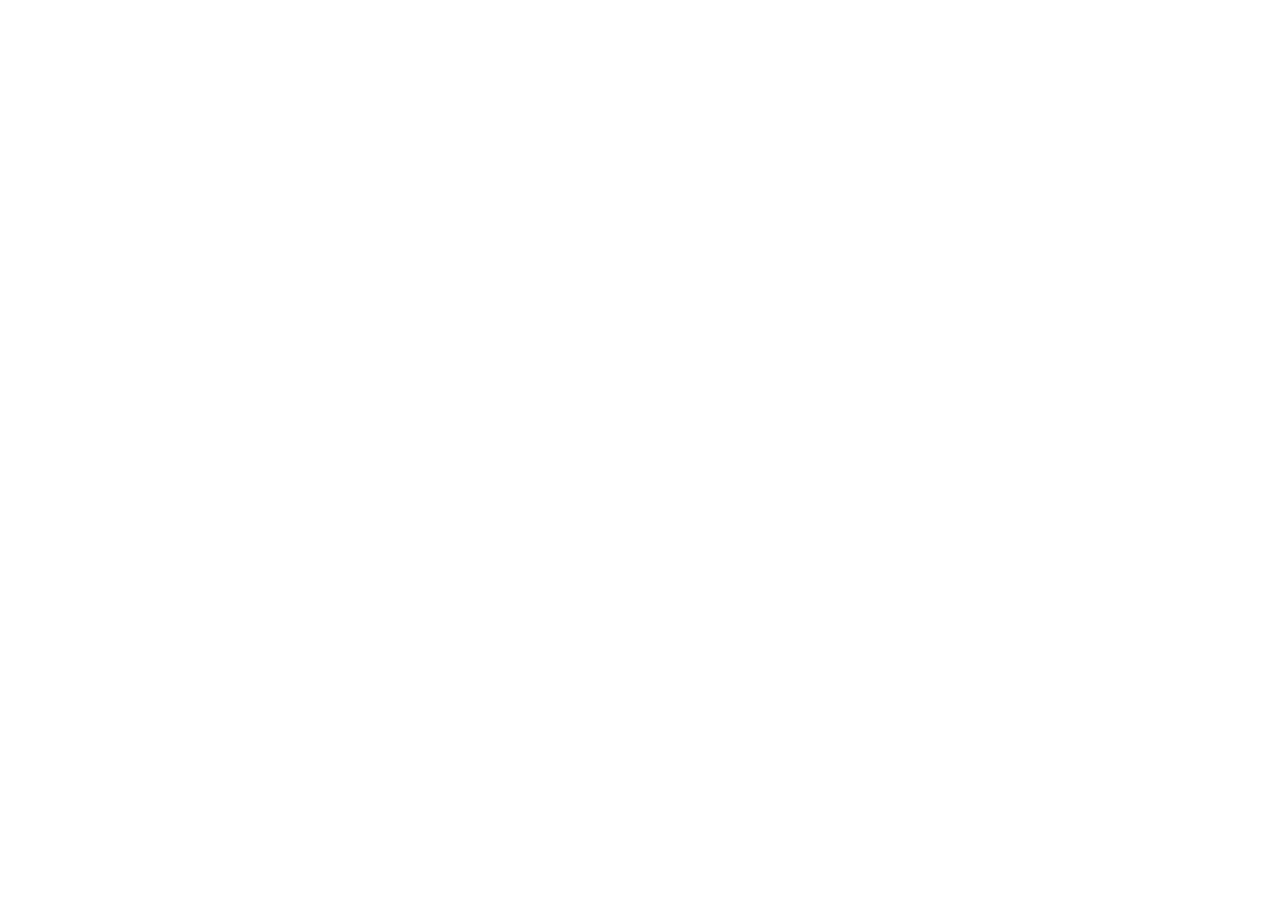
==== login.html @ 11cf2116 "Se crea crea página web index y registro con estilos" ====
<!DOCTYPE html>
<html lang="es">

<head>
    <meta charset="UTF-8">
    <meta name="viewport" content="width=device-width, initial-scale=1.0">
    <title>Iniciar sesión</title>
    <!-- Bootstrap -->
    <link href="https://cdn.jsdelivr.net/npm/bootstrap@5.3.8/dist/css/bootstrap.min.css" rel="stylesheet">
    <!-- CSS personalizado -->
    <link rel="stylesheet" href="login.css">
</head>

<body>

</body>

</html>
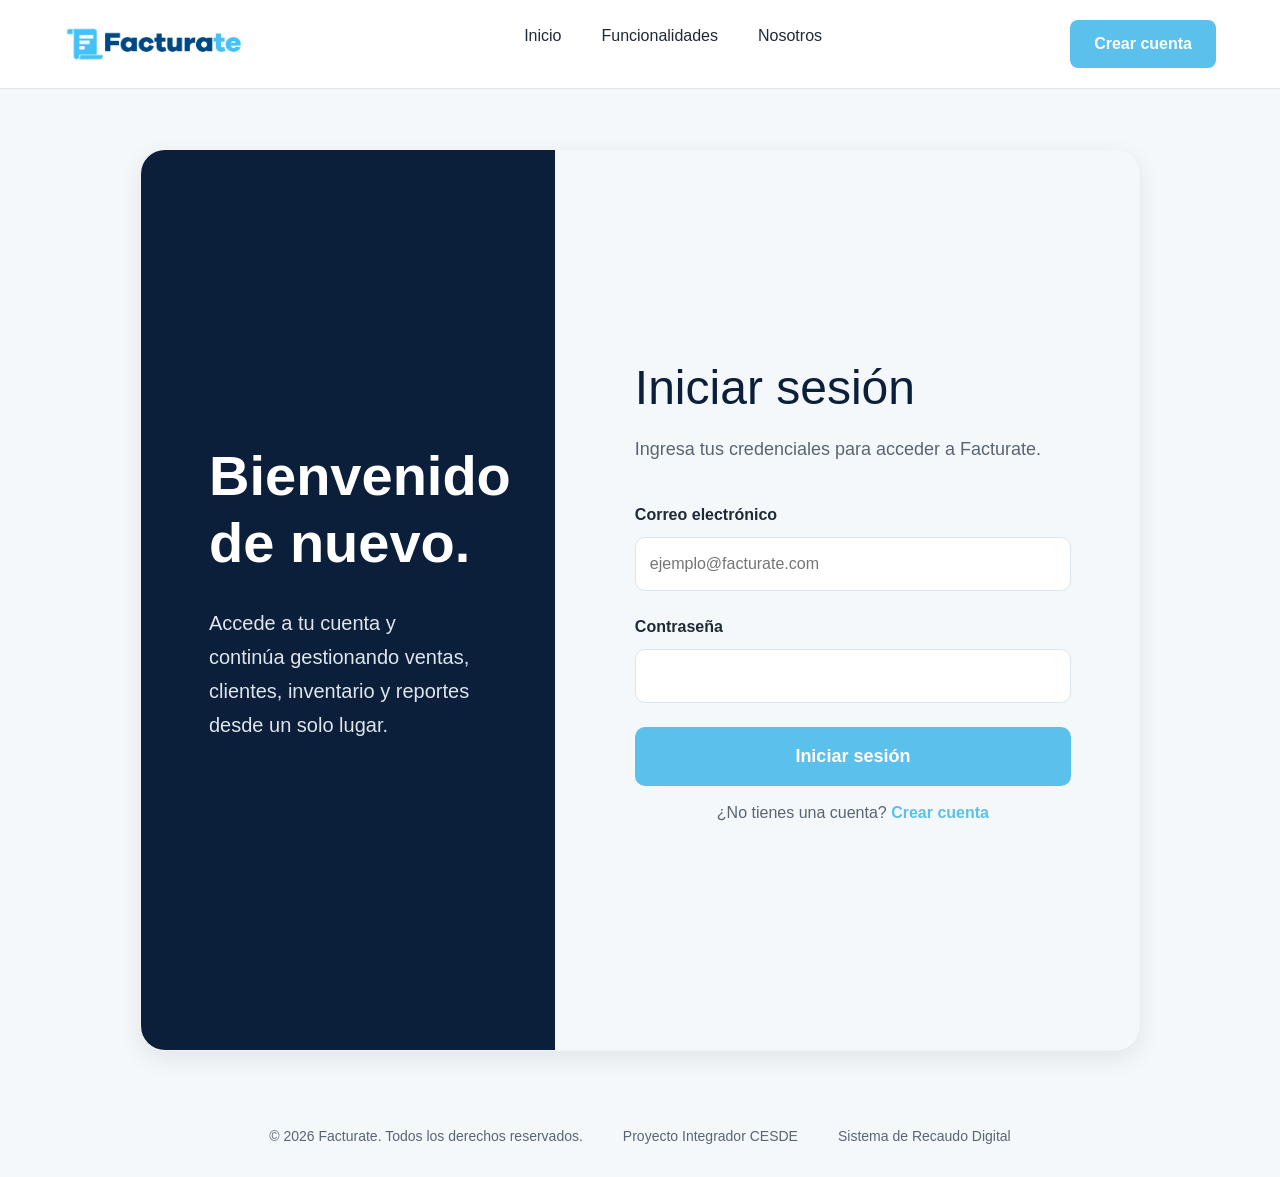
==== commit 4151e1e4: "Implementación de la página de inicio de sesión" ====
--- a/login.html
+++ b/login.html
@@ -13,6 +13,86 @@
 
 <body>
 
+    <!-- Header -->
+    <header>
+        <section>
+            <a href="index.html#inicio">
+                <img src="Imagenes/logo-facturate.png" alt="Logo de Facturate">
+            </a>
+            <nav aria-label="Navegación principal">
+                <ul>
+                    <li>
+                        <a href="index.html#inicio">Inicio</a>
+                    </li>
+                    <li>
+                        <a href="index.html#funcionalidades">Funcionalidades</a>
+                    </li>
+                    <li>
+                        <a href="nosotros.html">Nosotros</a>
+                    </li>
+                </ul>
+            </nav>
+            <a class="login" href="registro.html">Crear cuenta</a>
+        </section>
+    </header>
+
+    <!-- Main -->
+    <main class="container-fluid">
+
+        <section class="login-card">
+
+            <section class="row min-vh-100">
+
+                <!-- Panel izquierdo -->
+                <section class="col-lg-5 login-info">
+                    <h1>Bienvenido de nuevo.</h1>
+                    <p>
+                        Accede a tu cuenta y continúa gestionando
+                        ventas, clientes, inventario y reportes
+                        desde un solo lugar.
+                    </p>
+                </section>
+
+                <!-- Formulario -->
+                <section class="col-lg-7 login-formulario">
+                    <h2>Iniciar sesión</h2>
+                    <p>Ingresa tus credenciales para acceder a Facturate.</p>
+                    <form action="#" method="post" class="row g-4">
+                        <article class="col-12">
+                            <label for="email">Correo electrónico</label>
+                            <input id="email" name="email" type="email" autocomplete="email"
+                                placeholder="ejemplo@facturate.com" required>
+                        </article>
+                        <article class="col-12">
+                            <label for="password">Contraseña</label>
+                            <input id="password" name="password" type="password" autocomplete="current-password"
+                                minlength="8" maxlength="16" required>
+                        </article>
+                        <article class="col-12">
+                            <button class="boton-login" type="submit">Iniciar sesión</button>
+                        </article>
+                        <article class="col-12 login-registro">
+                            <p>
+                                ¿No tienes una cuenta?
+                                <a href="registro.html">Crear cuenta</a>
+                            </p>
+                        </article>
+                    </form>
+                </section>
+
+            </section>
+
+        </section>
+
+    </main>
+
+    <!-- Footer -->
+    <footer class="login-footer">
+        <p>© 2026 Facturate. Todos los derechos reservados.</p>
+        <p>Proyecto Integrador CESDE</p>
+        <p>Sistema de Recaudo Digital</p>
+    </footer>
+
 </body>
 
 </html>
--- a/login.css
+++ b/login.css
@@ -0,0 +1,199 @@
+
+/*----------------- Hoja de estilos de la página de login. Reutiliza algunos estilos del index, como el encabezado y el pie de página.-----------------*/
+
+:root {
+    --azul-oscuro: #0b1f3a;
+    --azul-claro: #5bc0eb;
+    --verde: #37a169;
+    --gris-oscuro: #1f2937;
+    --gris-medio: #5b6472;
+    --gris-claro: #dfe5ec;
+    --gris-fondo: #f4f8fb;
+    --blanco: #ffffff;
+}
+
+* {
+    margin: 0;
+    padding: 0;
+    box-sizing: border-box;
+}
+
+body {
+    background-color: var(--gris-fondo);
+    font-family: Arial, Helvetica, sans-serif;
+    color: var(--gris-oscuro);
+}
+
+/*Header*/
+header {
+    background-color: var(--blanco);
+    border-bottom: 1px solid var(--gris-claro);
+    padding: 20px 0;
+    position: sticky;
+    top: 0;
+    z-index: 1000;
+}
+
+header section {
+    width: 90%;
+    max-width: 1200px;
+    margin: 0 auto;
+    display: flex;
+    justify-content: space-between;
+    align-items: center;
+}
+
+nav ul {
+    display: flex;
+    gap: 40px;
+    list-style: none;
+}
+
+nav a {
+    text-decoration: none;
+    color: var(--gris-oscuro);
+    font-size: 16px;
+    font-weight: 500;
+}
+
+.login {
+    background-color: var(--azul-claro);
+    color: var(--blanco);
+    text-decoration: none;
+    padding: 12px 24px;
+    border-radius: 8px;
+    font-weight: bold;
+}
+
+nav a:hover {
+    color: var(--azul-claro);
+}
+
+header img {
+    width: 180px;
+    height: auto;
+}
+label {
+    display: block;
+    margin-bottom: 10px;
+    font-weight: bold;
+    color: var(--gris-oscuro);
+}
+
+/*Tarjeta principal*/
+.login-card{
+    width: 90%;
+    max-width: 1000px;
+    margin: 60px auto;
+    background-color: #fcfcfc;
+    border-radius: 25px;
+    overflow: hidden;
+    box-shadow: 0 8px 25px rgba(0,0,0,0.08);
+    border: 1px solid rgba(0,0,0,0.04);
+}
+.login-info{
+    background-color: var(--azul-oscuro);
+    color: var(--blanco);
+    padding: 80px;
+    display: flex;
+    flex-direction: column;
+    justify-content: center;
+}
+
+.login-info h1{
+    font-size: 56px;
+    font-weight: bold;
+    line-height: 1.2;
+    margin-bottom: 30px;
+}
+
+.login-info p{
+    font-size: 20px;
+    line-height: 1.7;
+    color: var(--gris-claro);
+}
+
+.login-formulario{
+    background-color: var(--gris-fondo);
+    padding: 80px;
+    display: flex;
+    flex-direction: column;
+    justify-content: center;
+}
+.login-formulario h2{
+    font-size: 48px;
+    color: var(--azul-oscuro);
+    margin-bottom: 20px;
+}
+
+.login-formulario > p{
+    color: var(--gris-medio);
+    font-size: 18px;
+    margin-bottom: 40px;
+}
+/*Campos del formulario*/
+input{
+    width: 100%;
+    padding: 14px;
+    border: 1px solid var(--gris-claro);
+    border-radius: 10px;
+    font-size: 16px;
+    background-color: var(--blanco);
+}
+
+/*Resalta el campo cuando recibe el foco*/
+input:focus{
+    border-color: var(--azul-claro);
+    outline: none;
+}
+
+/*Botón de inicio de sesión*/
+.boton-login{
+    width: 100%;
+    background-color: var(--azul-claro);
+    color: var(--blanco);
+    border: none;
+    padding: 16px;
+    border-radius: 10px;
+    font-size: 18px;
+    font-weight: bold;
+    cursor: pointer;
+}
+
+/*Efecto al pasar el cursor*/
+.boton-login:hover{
+    opacity: 0.9;
+}
+/*Enlace de registro*/
+.login-registro{
+    text-align: center;
+    margin-top: 15px;
+}
+
+.login-registro p{
+    color: var(--gris-medio);
+}
+
+.login-registro a{
+    color: var(--azul-claro);
+    text-decoration: none;
+    font-weight: bold;
+}
+
+.login-registro a:hover{
+    text-decoration: underline;
+}
+
+/*Footer*/
+.login-footer{
+    display: flex;
+    justify-content: center;
+    gap: 40px;
+    padding: 15px 20px 30px;
+    font-size: 14px;
+}
+
+.login-footer p{
+    color: var(--gris-medio);
+    margin: 0;
+}
